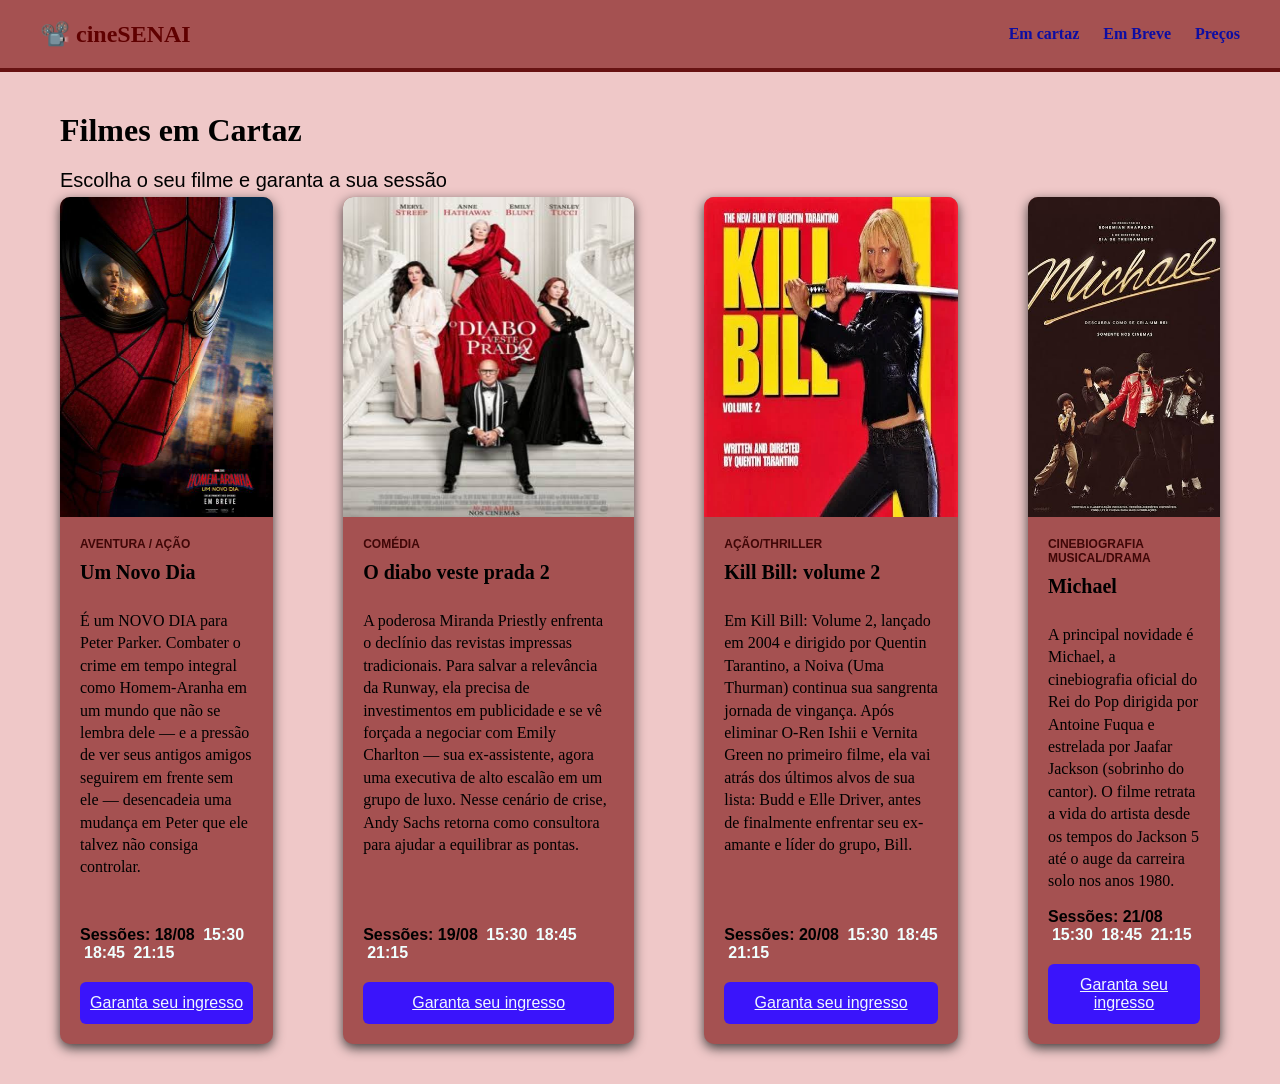
==== index.html @ 4b67d25a "Add files via upload" ====
<!DOCTYPE html>
<html lang="pt-BR">
<head>
    <meta charset="UTF-8">
    <meta name="viewport" content="width=device-width, initial-scale=1.0">
    <title>CineSENAI - Filmes em Cartaz</title>
    <link rel="stylesheet" href="style.css"> 
</head>
<body><!--corpo do Site-->
    <header class="cabecalho"><!--Cabeçalho do Site-->
        <div class="logo">📽️ cineSENAI</div> <!--DIV Divisão ou Bloco do site-->
        <nav class="menu"><!--Menu de navegação-->
            <a href="">Em cartaz</a>
            <a href="">Em Breve</a>
            <a href="">Preços</a>
        </nav>
    </header>

    <main class="container"><!--Conteúdo principal do site-->
        <h1 class="titulo-secao">Filmes em Cartaz</h1>
        <p class="subtitulo">Escolha o seu filme e garanta a sua sessão</p>
        
        <!--GRADE DE FILMES-->
        <section class="grade-filmes"><!--Um bloco que agrupa conteúdo sobre o mesmo assunto-->

            <article class="card-filme">
                <img class="poster" src="homem_aranha.jpg" alt="Pôster Homem Aranha">
                <div class="conteudo-filme">
                    <span class="genero">Aventura / Ação</span>
                    <h2 class="nome-filme">Um Novo Dia</h2>
                    <p class="sinopse">É um NOVO DIA para Peter Parker. Combater o crime em tempo integral como Homem-Aranha em um mundo que não se lembra dele — e a pressão de ver seus antigos amigos seguirem em frente sem ele — desencadeia uma mudança em Peter que ele talvez não consiga controlar.</p>
                    
                    <div class="sessoes">
                        <strong>Sessões: 18/08</strong>
                        <span class="horario">15:30</span>
                        <span class="horario">18:45</span>
                        <span class="horario">21:15</span>
                    </div>

                    <a href="#" class="botao-compra">Garanta seu ingresso</a>

                </div>

            </article><br><br>

            <!--Filme 2-->

            <article class="card-filme">
                <img class="poster" src="diabo_prada.jpg" alt="diabo_prada">
                <div class="conteudo-filme">
                    <span class="genero">Comédia</span>
                    <h2 class="nome-filme">O diabo veste prada 2</h2>
                    <p class="sinopse">A poderosa Miranda Priestly enfrenta o declínio das revistas impressas tradicionais. Para salvar a relevância da Runway, ela precisa de investimentos em publicidade e se vê forçada a negociar com Emily Charlton — sua ex-assistente, agora uma executiva de alto escalão em um grupo de luxo. Nesse cenário de crise, Andy Sachs retorna como consultora para ajudar a equilibrar as pontas.</p>
                    
                    <div class="sessoes">
                        <strong>Sessões: 19/08</strong>
                        <span class="horario">15:30</span>
                        <span class="horario">18:45</span>
                        <span class="horario">21:15</span>
                    </div>

                    <a href="#" class="botao-compra">Garanta seu ingresso</a>

                </div>

            </article><br><br>

            <!--Filme 3-->

            <article class="card-filme">
                <img class="poster" src="bill.webp" alt="bill">
                <div class="conteudo-filme">
                    <span class="genero">Ação/Thriller</span>
                    <h2 class="nome-filme">Kill Bill: volume 2</h2>
                    <p class="sinopse">Em Kill Bill: Volume 2, lançado em 2004 e dirigido por Quentin Tarantino, a Noiva (Uma Thurman) continua sua sangrenta jornada de vingança. Após eliminar O-Ren Ishii e Vernita Green no primeiro filme, ela vai atrás dos últimos alvos de sua lista: Budd e Elle Driver, antes de finalmente enfrentar seu ex-amante e líder do grupo, Bill.</p>
                    
                    <div class="sessoes">
                        <strong>Sessões: 20/08</strong>
                        <span class="horario">15:30</span>
                        <span class="horario">18:45</span>
                        <span class="horario">21:15</span>
                    </div>

                    <a href="#" class="botao-compra">Garanta seu ingresso</a>

                </div>

            </article><br><br>

            <!--Filme 4-->

            <article class="card-filme">
                <img class="poster" src="michael.jpg" alt="michael">
                <div class="conteudo-filme">
                    <span class="genero">cinebiografia musical/drama</span>
                    <h2 class="nome-filme">Michael</h2>
                    <p class="sinopse">A principal novidade é Michael, a cinebiografia oficial do Rei do Pop dirigida por Antoine Fuqua e estrelada por Jaafar Jackson (sobrinho do cantor). O filme retrata a vida do artista desde os tempos do Jackson 5 até o auge da carreira solo nos anos 1980.</p>
                    
                    <div class="sessoes">
                        <strong>Sessões: 21/08</strong>
                        <span class="horario">15:30</span>
                        <span class="horario">18:45</span>
                        <span class="horario">21:15</span>
                    </div>

                    <a href="#" class="botao-compra">Garanta seu ingresso</a>

                </div>

            </article>


        </section>

    </main>


</body>
</html>
---- style.css ----
/*Formatação da minha página*/
*{
    box-sizing: border-box;
}

body {
    margin: 0;
    padding: 0;
    font-family: Georgia, 'Times New Roman', Times, serif;
    background-color: rgb(239, 200, 200);
    color: black;
}

.cabecalho{
    background-color: rgb(165, 81, 81);
    padding: 20px 40px;
    display: flex;
    justify-content: space-between;
    align-items: center;
    border-bottom: 4px solid #671212;
}
.logo {
    font-size: 24px;
    font-weight: bold;
    color: #600000;
}

.menu a{
    color: rgb(13, 13, 163);
    text-decoration: none;
    margin-left: 20px;
    font-weight: bold;
    font-family: Cambria, Cochin, Georgia, Times, 'Times New Roman', serif;
    transition: color 0.6s ease;
}
.container{
    max-width: 1200px; /*largura máxima da tela*/
    margin: 40px auto;  /*margem*/
    padding: 0 20px;
}

.titulo-secao{
    font-size: 32px; 
    margin-bottom: 10px;
    color:black
}

.subtitulo{
    color: rgb(0, 0, 0);
    margin-bottom: 5px;
    font-size: 20px;
    font-family: Arial, Helvetica, sans-serif;
}
.grade-filmes{
    display: flex;
    grid-template-columns: repeat(auto-fit, minmax(260px, 1fr));
    gap: 35px;
}
.card-filme{
    background-color: rgb(165, 81, 81);
    border-radius: 10px;
    overflow: hidden;
    box-shadow: 0 4px 12px #403c3c;
    display: flex;
    flex-direction: column;
    
}
.card-filme:hover{
    transform: translateY(-8px);
    box-shadow: 0 10px 20px #3a14fb;
}
.poster{
    width: 100%;
    height: 320px;
}
.conteudo-filme{
    padding: 20px;
    display: flex;
    flex-direction: column;
    flex-grow: 1;
}
.genero{
    font-size: 12px;
    color: #400707;
    text-transform: uppercase;
    font-weight: bold;
    margin-bottom: 5px;
    font-family: Arial, Helvetica, sans-serif;
}
.nome-filme{
    font-size: 20px;
    margin: 5px 0 10px 0;
}
.sinopse{
    font-size: 16px;
    color: rgb(0, 0, 0);
    line-height: 1.4;
    margin-bottom: 15px;
    flex-grow: 1;
}
.sessoes{
    font-size: 16px;
    margin-bottom: 20px;
    font-family: Arial, Helvetica, sans-serif;
}
.horario{
    display: inline-block;
    border-radius: 4px;
    margin-left: 4px;
    font-weight: bold;
    color: azure;
}
.botao-compra{
    display: block;
    text-align: center;
    background-color: #3a14fb;
    color: aliceblue;
    padding: 12px 0;
    border-radius: 6px;
    font-family: Arial, Helvetica, sans-serif;

}
.botao-compra:hover{
    background-color: rgb(24, 2, 150);
}
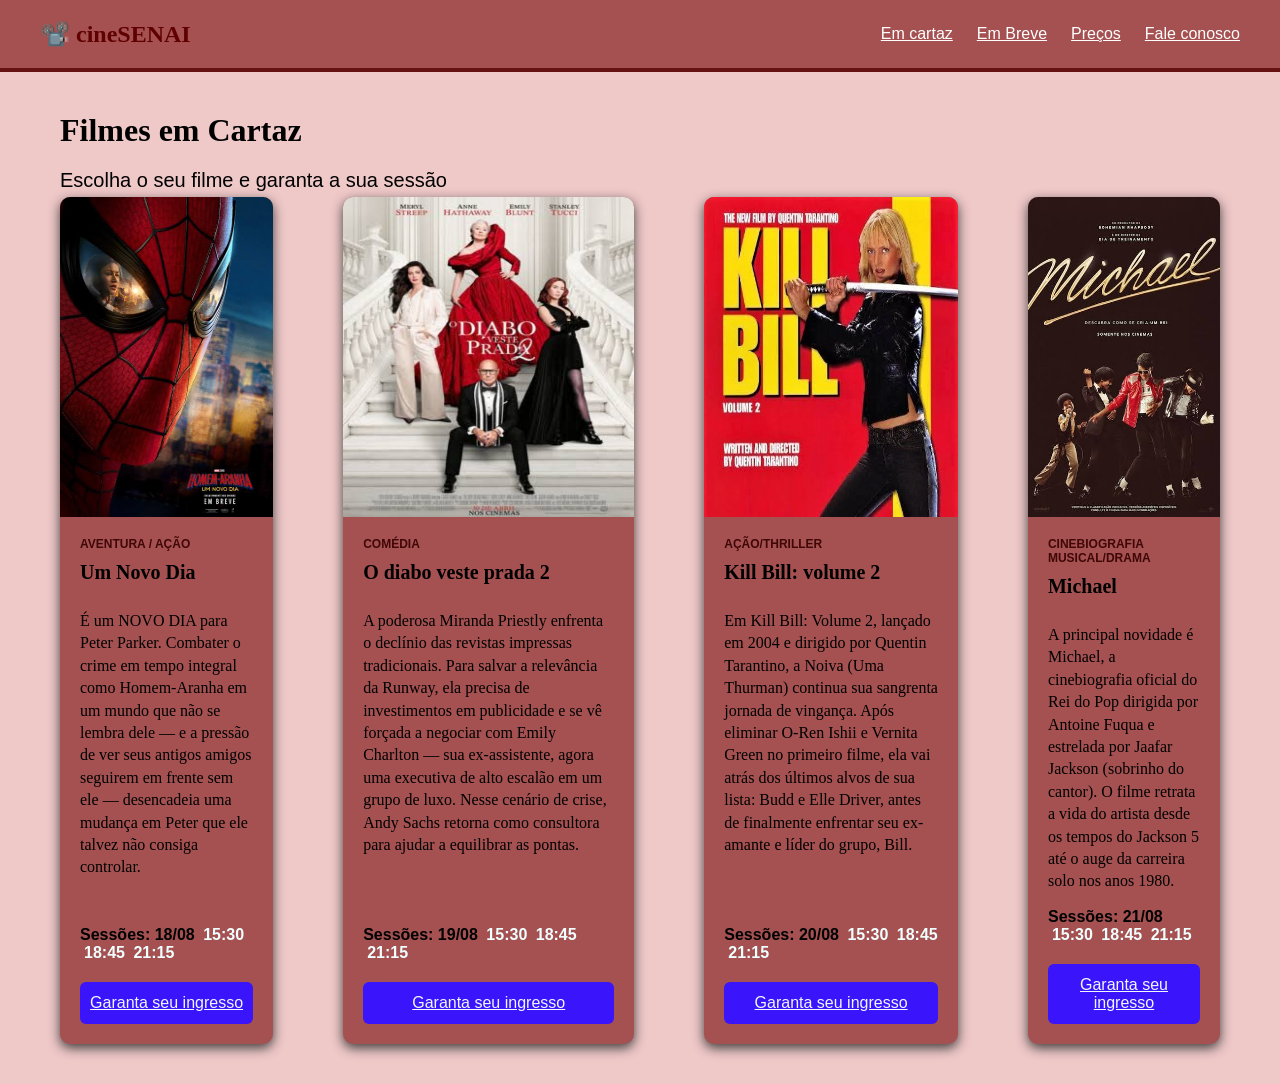
==== commit 4e6463e3: "minha segunda atualização" ====
--- a/index.html
+++ b/index.html
@@ -11,11 +11,13 @@
         <div class="logo">📽️ cineSENAI</div> <!--DIV Divisão ou Bloco do site-->
         <nav class="menu"><!--Menu de navegação-->
             <a href="">Em cartaz</a>
-            <a href="">Em Breve</a>
-            <a href="">Preços</a>
+            <a href="em_breve.html" target="_blank">Em Breve</a>
+            <a href="precos.html" target="_blank">Preços</a>
+            <a href="Fale_conosco.html" target="_blank">Fale conosco</a>
+        
         </nav>
-    </header>
 
+</header>
     <main class="container"><!--Conteúdo principal do site-->
         <h1 class="titulo-secao">Filmes em Cartaz</h1>
         <p class="subtitulo">Escolha o seu filme e garanta a sua sessão</p>
--- a/style.css
+++ b/style.css
@@ -3,7 +3,7 @@
     box-sizing: border-box;
 }
 
-body {
+body{
     margin: 0;
     padding: 0;
     font-family: Georgia, 'Times New Roman', Times, serif;
@@ -26,11 +26,9 @@
 }
 
 .menu a{
-    color: rgb(13, 13, 163);
-    text-decoration: none;
+    color: rgb(255, 255, 255);
     margin-left: 20px;
-    font-weight: bold;
-    font-family: Cambria, Cochin, Georgia, Times, 'Times New Roman', serif;
+    font-family: Arial, Helvetica, sans-serif;
     transition: color 0.6s ease;
 }
 .container{
@@ -123,3 +121,68 @@
 .botao-compra:hover{
     background-color: rgb(24, 2, 150);
 }
+.area-inscricao{
+    display: flex;
+    gap: 30px;
+    align-items: flex-start;
+}
+.coluna-form{
+    flex: 1;
+    min-width: 320px;
+    background-color: #986262;
+    padding: 30px;
+    border-radius: 10px;
+    box-shadow: 0 4px 12px #121111;
+}
+.coluna-midia{
+    flex: 1;
+    min-width: 320px;
+    display: flex;
+    gap: 20px;
+    flex-direction: column;
+}
+.coluna-form label{
+    font-size: 16px;
+    font-family: Arial, Helvetica, sans-serif;
+    color: #400707;
+}
+.coluna-form input[type="text"],
+.coluna-form input[type="password"],
+.coluna-form input[type="email"],
+.coluna-form input[type="date"],
+.coluna-form select{
+    width: 100%;
+    padding: 10px;
+    margin-top: 5px;
+    margin-bottom: 15px;
+    border-radius: 5px;
+    background-color: #671212;
+    color: aliceblue;
+    font-size: 14px;
+}
+.btn-enviar{
+    background-color: #3a14fb;
+    color: aliceblue;
+    border: none;
+    padding: 12px;
+    border-radius: 6px;
+    font-weight: bold;
+    cursor: pointer;
+}
+.btn-enviar:hover{
+    background-color: rgb(4, 202, 80);
+}
+
+.btn-limpar{
+    background-color: #3a14fb;
+    color: aliceblue;
+    border: none;
+    padding: 12px;
+    border-radius: 6px;
+    font-weight: bold;
+    cursor: pointer;
+    margin-left: 10px;
+}
+.btn-limpar:hover{
+    background-color: rgb(202, 4, 4);
+}
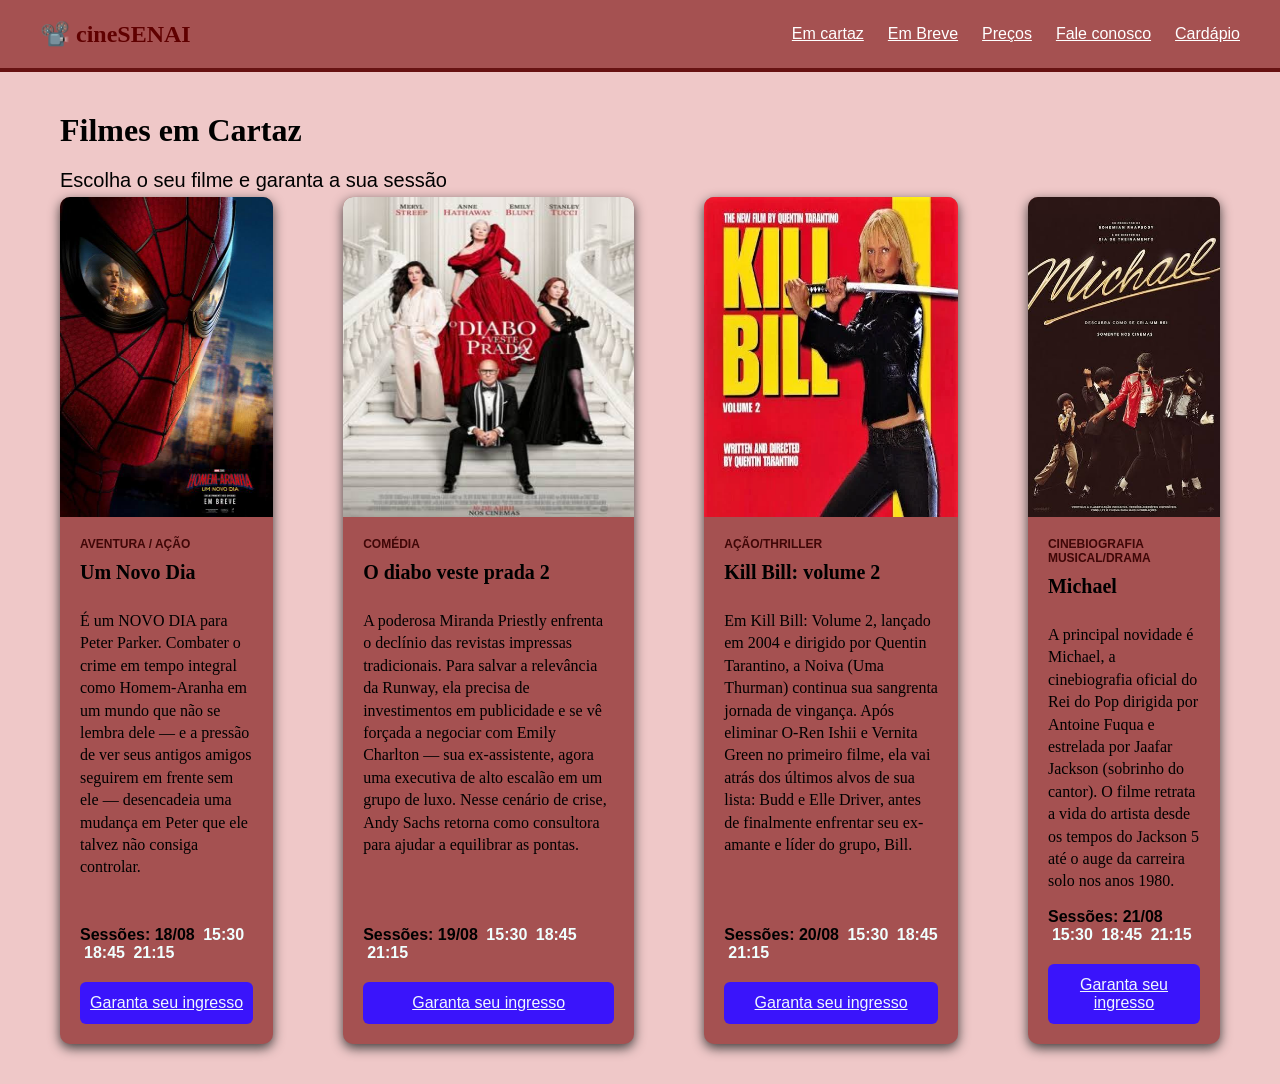
==== commit ef9d931b: "sexta atualização sexta atualização" ====
--- a/index.html
+++ b/index.html
@@ -14,10 +14,10 @@
             <a href="em_breve.html" target="_blank">Em Breve</a>
             <a href="precos.html" target="_blank">Preços</a>
             <a href="Fale_conosco.html" target="_blank">Fale conosco</a>
+            <a href="cardapio.html" target="_blank">Cardápio</a>
         
         </nav>
-
-</header>
+    </header>
     <main class="container"><!--Conteúdo principal do site-->
         <h1 class="titulo-secao">Filmes em Cartaz</h1>
         <p class="subtitulo">Escolha o seu filme e garanta a sua sessão</p>
--- a/style.css
+++ b/style.css
@@ -186,3 +186,59 @@
 .btn-limpar:hover{
     background-color: rgb(202, 4, 4);
 }
+.titulos{
+    font-size: 20px;
+    color: #f5f7f6;
+    text-transform: uppercase;
+    font-weight: bold;
+    font-family: Arial, Helvetica, sans-serif;
+    text-align: center;
+    background-color: #753333;
+}
+.tabela-cardapio{
+    width: 100%;
+    border-radius: 10px;
+}
+.preco{
+    width: 100%;
+    background-color: #f7f2f2;
+    text-align: left;
+    font-size: 20px;
+    font-family: Arial, Helvetica, sans-serif;
+}
+.preco th{
+    background-color: #d16d6d;
+    color: #400707;
+    padding: 14px;
+    font-size: 20px;
+    font-weight: bold;
+    text-transform: uppercase;
+    border-bottom: 4px solid #600000;
+}
+
+.preco td{
+    padding: 16px 20px;
+    border-bottom: 1px solid #600000;
+    color: #000000;
+}
+
+.tabela-precos{
+    width: 100%;
+    border-radius: 10px;
+}
+.tabela{
+    width: 100%;
+    background-color: #f7f5f5;
+    text-align: left;
+    font-size: 20px;
+    font-family: Arial, Helvetica, sans-serif;
+}
+.tabela th{
+   background-color: #d16d6d;
+    color: #400707;
+    padding: 14px;
+    font-size: 20px;
+    font-weight: bold;
+    text-transform: uppercase;
+    border-bottom: 4px solid #600000; 
+}
